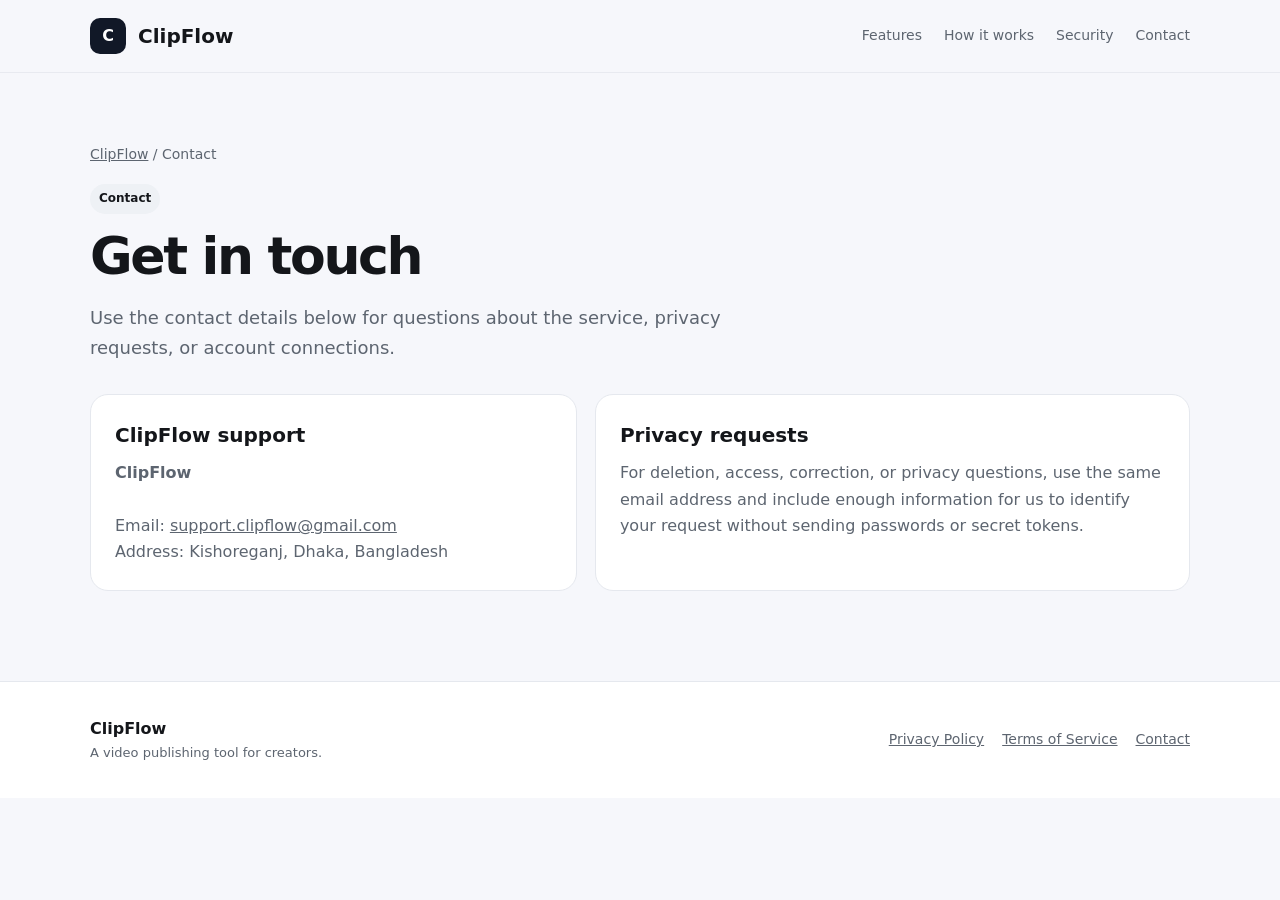
==== contact.html @ d5f2b2b6 "Add files via upload" ====
<!doctype html>
<html lang="en">
<head>
  <meta charset="utf-8">
  <meta name="viewport" content="width=device-width, initial-scale=1">
  <meta name="description" content="Contact ClipFlow">
  <title>Contact | ClipFlow</title>
  <link rel="stylesheet" href="styles.css">
</head>
<body>

<header>
  <div class="container nav">
    <a class="brand" href="index.html">
      <span class="brand-mark">C</span>
      <span>ClipFlow</span>
    </a>
    <nav class="navlinks" aria-label="Primary navigation">
      <a href="index.html#features">Features</a>
      <a href="index.html#how-it-works">How it works</a>
      <a href="index.html#security">Security</a>
      <a href="contact.html">Contact</a>
    </nav>
  </div>
</header>

<main class="page">
  <div class="container">
    <div class="breadcrumb"><a href="index.html">ClipFlow</a> / Contact</div>
    <div class="section-head">
      <span class="badge">Contact</span>
      <h1 style="font-size:52px;margin-top:16px">Get in touch</h1>
      <p class="lead" style="font-size:18px">Use the contact details below for questions about the service, privacy requests, or account connections.</p>
    </div>
    <div class="contact">
      <section class="card">
        <h3>ClipFlow support</h3>
        <address>
          <strong>ClipFlow</strong><br><br>
          Email: <a href="mailto:[your-real-email@example.com]">support.clipflow@gmail.com</a><br>
          Address: Kishoreganj, Dhaka, Bangladesh
        </address>
      </section>
      <section class="card">
        <h3>Privacy requests</h3>
        <p>For deletion, access, correction, or privacy questions, use the same email address and include enough information for us to identify your request without sending passwords or secret tokens.</p>
      </section>
    </div>
  </div>
</main>

<footer class="footer">
  <div class="container footer-row">
    <div>
      <strong>ClipFlow</strong>
      <div class="small">A video publishing tool for creators.</div>
    </div>
    <div class="footer-links">
      <a href="privacy.html">Privacy Policy</a>
      <a href="terms.html">Terms of Service</a>
      <a href="contact.html">Contact</a>
    </div>
  </div>
</footer>

</body>
</html>
---- styles.css ----
:root{
  --bg:#f6f7fb;
  --surface:#ffffff;
  --text:#14161a;
  --muted:#5d6570;
  --line:#e5e8ee;
  --accent:#111827;
  --accent-soft:#eef1f5;
  --success:#0f766e;
  --max:1100px;
  --radius:18px;
}
*{box-sizing:border-box}
html{scroll-behavior:smooth}
body{
  margin:0;
  font-family:Inter,ui-sans-serif,system-ui,-apple-system,BlinkMacSystemFont,"Segoe UI",sans-serif;
  color:var(--text);
  background:var(--bg);
  line-height:1.65;
}
a{color:inherit}
.container{width:min(var(--max),calc(100% - 40px));margin:0 auto}
header{
  position:sticky;top:0;z-index:20;
  background:rgba(246,247,251,.92);
  backdrop-filter:blur(12px);
  border-bottom:1px solid rgba(229,232,238,.8);
}
.nav{display:flex;align-items:center;justify-content:space-between;min-height:72px;gap:24px}
.brand{display:flex;align-items:center;gap:12px;text-decoration:none;font-weight:800;font-size:20px}
.brand-mark{
  width:36px;height:36px;border-radius:10px;
  display:grid;place-items:center;background:#111827;color:#fff;font-size:16px;
}
.navlinks{display:flex;align-items:center;gap:22px;font-size:14px}
.navlinks a{text-decoration:none;color:var(--muted)}
.navlinks a:hover{color:var(--text)}
.hero{padding:88px 0 64px}
.hero-grid{display:grid;grid-template-columns:1.15fr .85fr;gap:50px;align-items:center}
.eyebrow{
  display:inline-flex;align-items:center;gap:8px;
  padding:7px 11px;border:1px solid var(--line);border-radius:999px;
  background:var(--surface);font-size:13px;color:var(--muted)
}
h1{font-size:clamp(44px,7vw,72px);line-height:1.02;letter-spacing:-.045em;margin:20px 0}
h2{font-size:34px;line-height:1.15;letter-spacing:-.025em;margin:0 0 14px}
h3{font-size:20px;margin:0 0 8px}
.lead{font-size:20px;color:var(--muted);max-width:700px}
.actions{display:flex;gap:12px;flex-wrap:wrap;margin-top:28px}
.btn{
  display:inline-flex;align-items:center;justify-content:center;
  min-height:46px;padding:0 18px;border-radius:12px;
  text-decoration:none;font-weight:700;font-size:14px;
  border:1px solid var(--line);background:var(--surface)
}
.btn.primary{background:var(--accent);color:#fff;border-color:var(--accent)}
.btn:hover{transform:translateY(-1px)}
.hero-card{
  background:linear-gradient(145deg,#111827,#2b3340);
  color:#fff;border-radius:28px;padding:28px;
  box-shadow:0 24px 60px rgba(17,24,39,.18);
}
.flow{display:grid;gap:12px}
.flow-step{
  padding:16px;border-radius:14px;background:rgba(255,255,255,.08);
  border:1px solid rgba(255,255,255,.12)
}
.flow-step strong{display:block;font-size:14px;margin-bottom:2px}
.flow-step span{font-size:13px;color:rgba(255,255,255,.72)}
section{padding:78px 0}
.section-head{max-width:700px;margin-bottom:32px}
.grid-3{display:grid;grid-template-columns:repeat(3,1fr);gap:18px}
.grid-2{display:grid;grid-template-columns:repeat(2,1fr);gap:18px}
.card{
  background:var(--surface);border:1px solid var(--line);
  border-radius:var(--radius);padding:24px
}
.card p{margin:0;color:var(--muted)}
.note{
  margin-top:28px;padding:16px 18px;border-left:4px solid var(--success);
  background:#eefaf8;border-radius:10px;color:#245b55
}
.footer{
  padding:34px 0;border-top:1px solid var(--line);background:#fff
}
.footer-row{display:flex;justify-content:space-between;gap:20px;align-items:center}
.footer-links{display:flex;gap:18px;font-size:14px;color:var(--muted)}
.small{font-size:13px;color:var(--muted)}
.prose{max-width:820px}
.prose h2{margin-top:34px}
.prose h3{margin-top:24px}
.prose p,.prose li{color:#454d57}
.prose ul{padding-left:22px}
.page{padding:70px 0 90px}
.breadcrumb{font-size:14px;color:var(--muted);margin-bottom:18px}
.badge{display:inline-block;padding:5px 9px;border-radius:999px;background:var(--accent-soft);font-size:12px;font-weight:700}
.contact{
  display:grid;grid-template-columns:.9fr 1.1fr;gap:18px
}
address{font-style:normal;color:var(--muted)}
@media (max-width:820px){
  .hero-grid,.contact,.grid-3,.grid-2{grid-template-columns:1fr}
  .navlinks{display:none}
  .hero{padding-top:60px}
  .footer-row{flex-direction:column;align-items:flex-start}
}
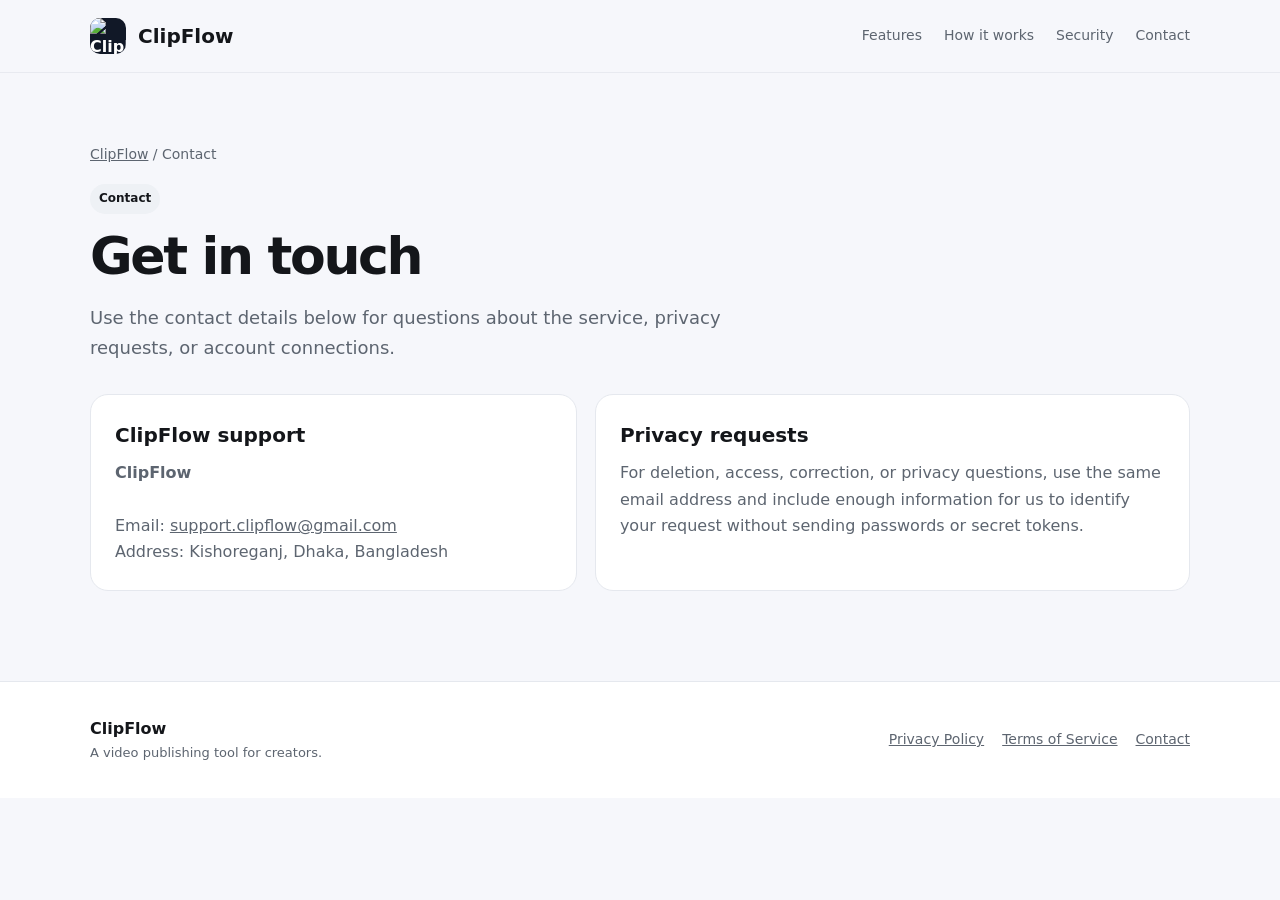
==== commit e6179d3d: "Update contact.html" ====
--- a/contact.html
+++ b/contact.html
@@ -6,13 +6,15 @@
   <meta name="description" content="Contact ClipFlow">
   <title>Contact | ClipFlow</title>
   <link rel="stylesheet" href="styles.css">
+  <link rel="icon" type="image/jpeg" href="clipflow-icon.jpg">
+  <link rel="apple-touch-icon" href="clipflow-icon.jpg">
 </head>
 <body>
 
 <header>
   <div class="container nav">
     <a class="brand" href="index.html">
-      <span class="brand-mark">C</span>
+      <img class="brand-mark" src="clipflow-icon.jpg" alt="ClipFlow app icon">
       <span>ClipFlow</span>
     </a>
     <nav class="navlinks" aria-label="Primary navigation">
